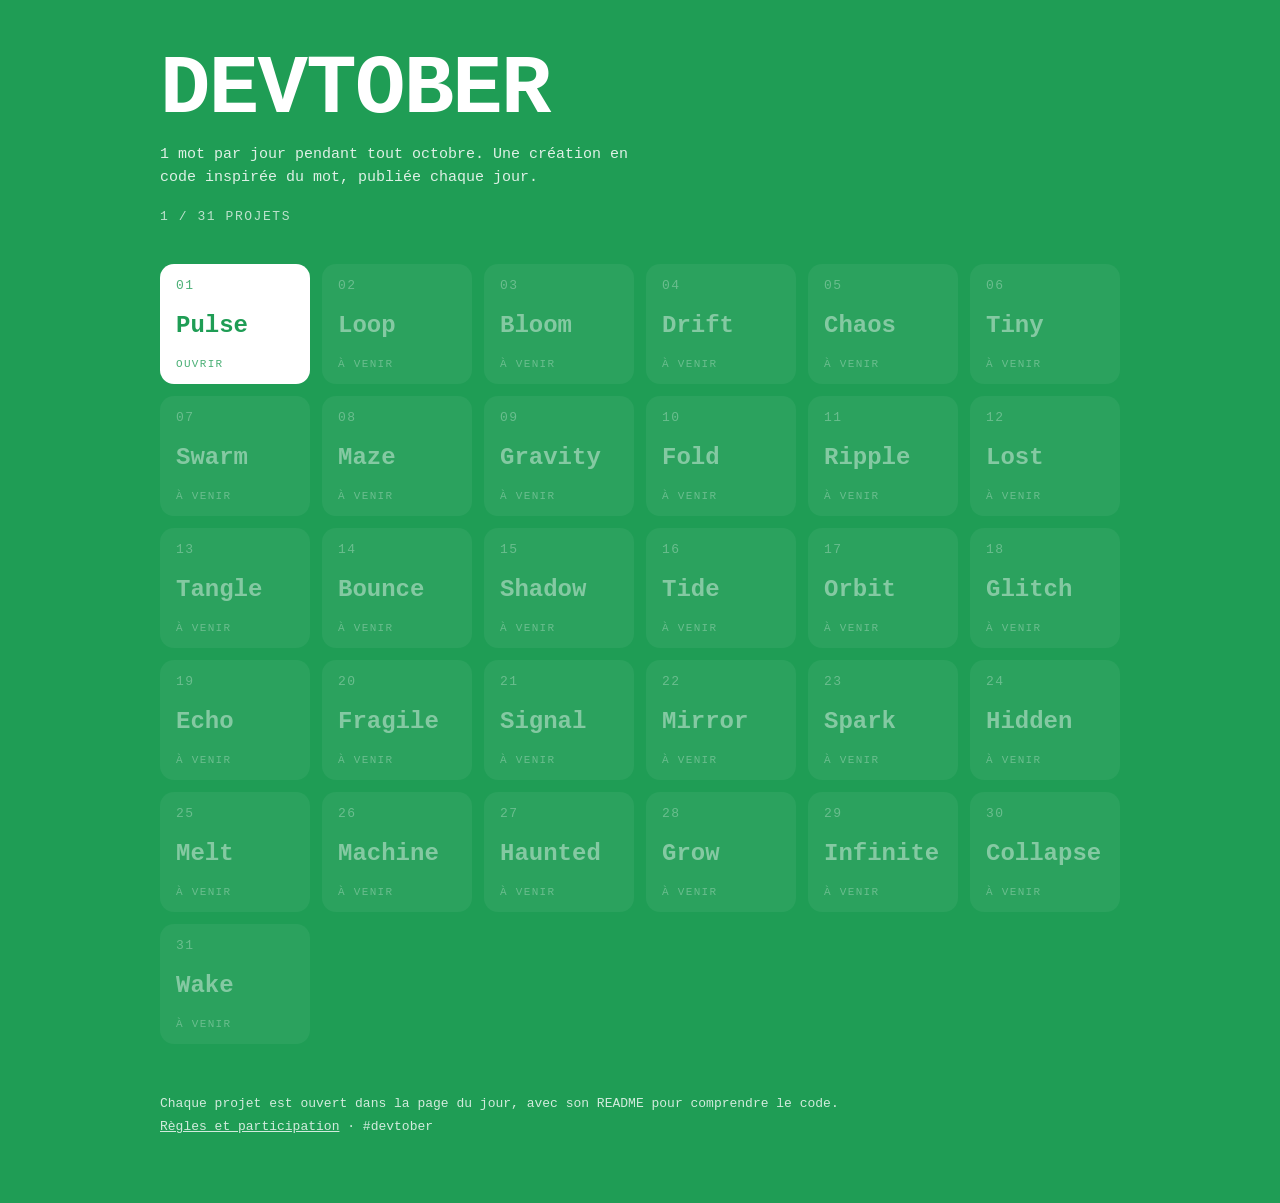
==== index.html @ 1c682f17 "Add hub page listing all 31 days and update README" ====
<!DOCTYPE html>
<html lang="fr">
<head>
<meta charset="UTF-8">
<meta name="viewport" content="width=device-width, initial-scale=1">
<title>DEVTOBER</title>
<style>
  :root {
    --bg: #1f9d55;
    --ink: #fff;
    --card: rgba(255, 255, 255, .12);
    --card-hover: rgba(255, 255, 255, .24);
  }
  * { margin: 0; padding: 0; box-sizing: border-box; }
  body {
    min-height: 100vh; background: var(--bg); color: var(--ink);
    font-family: ui-monospace, Menlo, monospace;
    padding: 48px 16px 64px;
  }
  main { max-width: 960px; margin: 0 auto; }
  header { margin-bottom: 40px; }
  h1 { font-size: clamp(40px, 9vw, 84px); line-height: 1; letter-spacing: -.02em; }
  .tag { margin-top: 12px; opacity: .85; font-size: 15px; line-height: 1.5; max-width: 52ch; }
  .count { margin-top: 20px; font-size: 13px; letter-spacing: .12em; text-transform: uppercase; opacity: .7; }

  .grid {
    display: grid; gap: 12px;
    grid-template-columns: repeat(auto-fill, minmax(150px, 1fr));
    list-style: none;
  }
  .day {
    display: flex; flex-direction: column; justify-content: space-between;
    min-height: 120px; padding: 14px 16px;
    border-radius: 14px; background: var(--card);
    color: inherit; text-decoration: none;
    transition: transform .15s ease, background .15s ease;
  }
  .day .num { font-size: 13px; letter-spacing: .12em; opacity: .7; }
  .day .word { font-size: 24px; font-weight: 700; }
  .day .state { font-size: 11px; letter-spacing: .12em; text-transform: uppercase; opacity: .7; }

  a.day:hover, a.day:focus-visible { background: var(--card-hover); transform: translateY(-3px); outline: none; }
  a.day:focus-visible { box-shadow: 0 0 0 2px var(--ink); }
  .day.done { background: var(--ink); color: var(--bg); }
  .day.done .num, .day.done .state { opacity: .8; }
  a.day.done:hover, a.day.done:focus-visible { background: var(--ink); transform: translateY(-3px) scale(1.02); }
  .day.pending { opacity: .45; }
  .day.today { box-shadow: 0 0 0 2px var(--ink); }

  footer { margin-top: 48px; font-size: 13px; opacity: .8; line-height: 1.8; }
  footer a { color: inherit; }
</style>
</head>
<body>
<main>
  <header>
    <h1>DEVTOBER</h1>
    <p class="tag">1 mot par jour pendant tout octobre. Une création en code inspirée du mot, publiée chaque jour.</p>
    <p class="count" id="count"></p>
  </header>

  <ul class="grid" id="grid"></ul>

  <footer>
    <p>Chaque projet est ouvert dans la page du jour, avec son README pour comprendre le code.</p>
    <p><a href="README.md">Règles et participation</a> · #devtober</p>
  </footer>
</main>

<script>
// Pour ajouter un projet : renseigner le chemin de sa page à côté du mot.
const DAYS = [
  { word: 'Pulse', path: 'Day-01-pulse/pulse.html' },
  { word: 'Loop' },
  { word: 'Bloom' },
  { word: 'Drift' },
  { word: 'Chaos' },
  { word: 'Tiny' },
  { word: 'Swarm' },
  { word: 'Maze' },
  { word: 'Gravity' },
  { word: 'Fold' },
  { word: 'Ripple' },
  { word: 'Lost' },
  { word: 'Tangle' },
  { word: 'Bounce' },
  { word: 'Shadow' },
  { word: 'Tide' },
  { word: 'Orbit' },
  { word: 'Glitch' },
  { word: 'Echo' },
  { word: 'Fragile' },
  { word: 'Signal' },
  { word: 'Mirror' },
  { word: 'Spark' },
  { word: 'Hidden' },
  { word: 'Melt' },
  { word: 'Machine' },
  { word: 'Haunted' },
  { word: 'Grow' },
  { word: 'Infinite' },
  { word: 'Collapse' },
  { word: 'Wake' },
];

// le jour du mois, uniquement en octobre 2026
const now = new Date();
const today = now.getFullYear() === 2026 && now.getMonth() === 9 ? now.getDate() : null;

const grid = document.getElementById('grid');
DAYS.forEach((d, i) => {
  const n = i + 1;
  const li = document.createElement('li');
  const el = document.createElement(d.path ? 'a' : 'div');
  el.className = 'day ' + (d.path ? 'done' : 'pending') + (n === today ? ' today' : '');
  if (d.path) el.href = d.path;
  el.innerHTML =
    `<span class="num">${String(n).padStart(2, '0')}</span>` +
    `<span class="word">${d.word}</span>` +
    `<span class="state">${d.path ? 'ouvrir' : n === today ? 'aujourd\'hui' : 'à venir'}</span>`;
  li.appendChild(el);
  grid.appendChild(li);
});

const done = DAYS.filter(d => d.path).length;
document.getElementById('count').textContent = `${done} / ${DAYS.length} projets`;
</script>
</body>
</html>
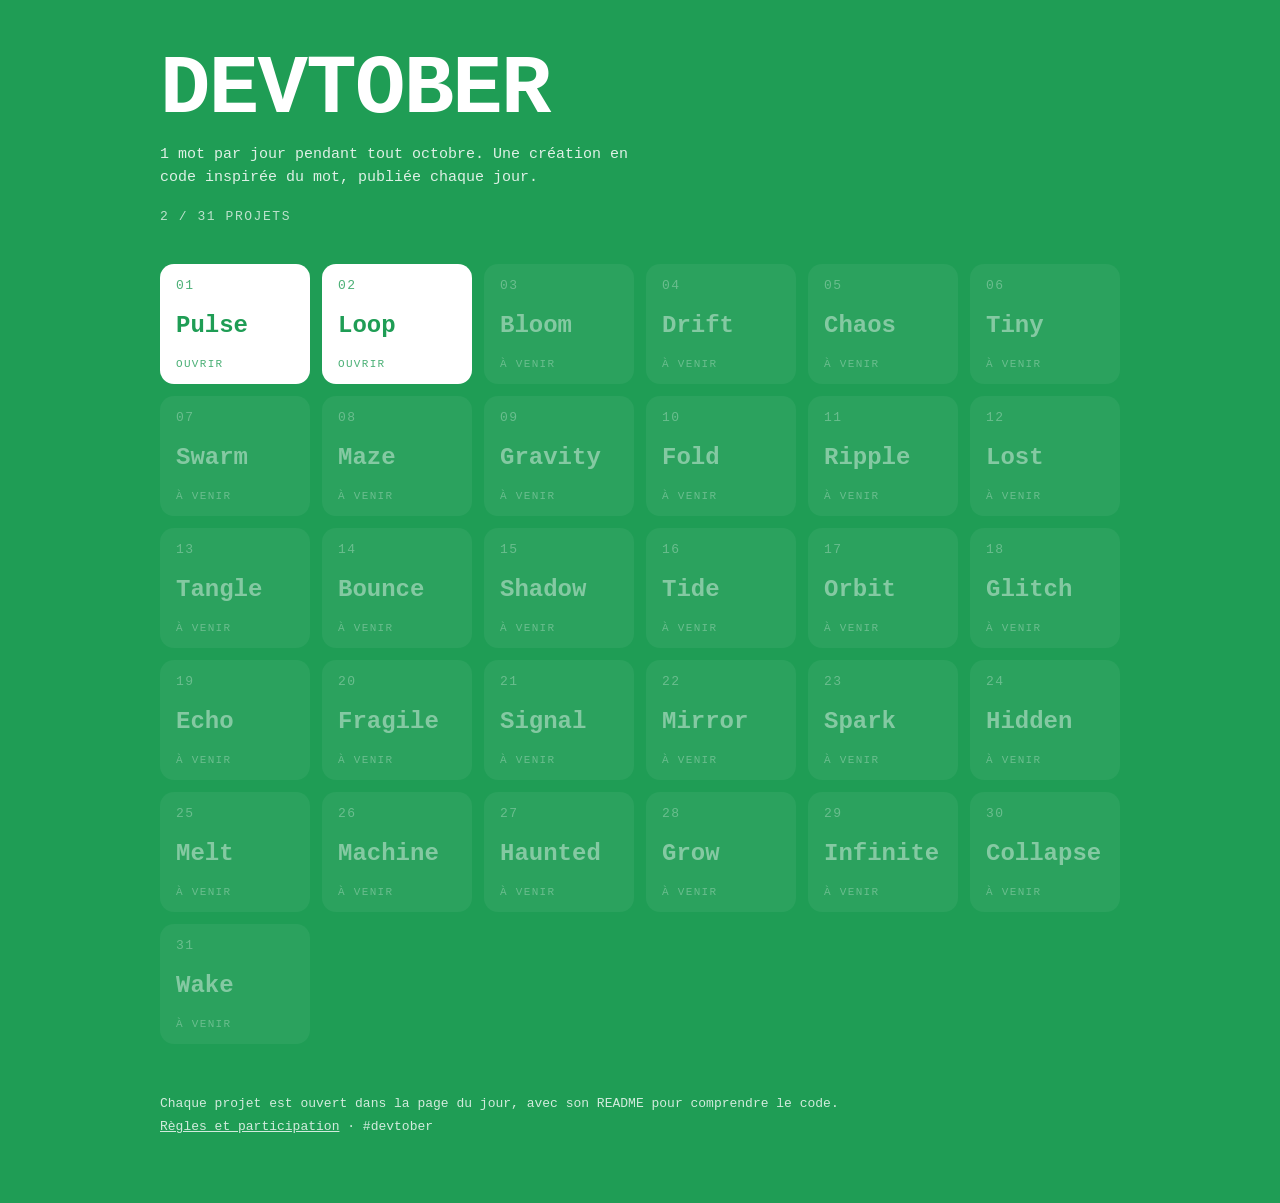
==== commit 1266e63d: "Add Day 02 - Loop: ping-pong between GitHub and IUT server with TTL, update hub and READMEs" ====
--- a/index.html
+++ b/index.html
@@ -71,7 +71,7 @@
 // Pour ajouter un projet : renseigner le chemin de sa page à côté du mot.
 const DAYS = [
   { word: 'Pulse', path: 'Day-01-pulse/pulse.html' },
-  { word: 'Loop' },
+  { word: 'Loop', path: 'Day-02-loop/loop.html' },
   { word: 'Bloom' },
   { word: 'Drift' },
   { word: 'Chaos' },
